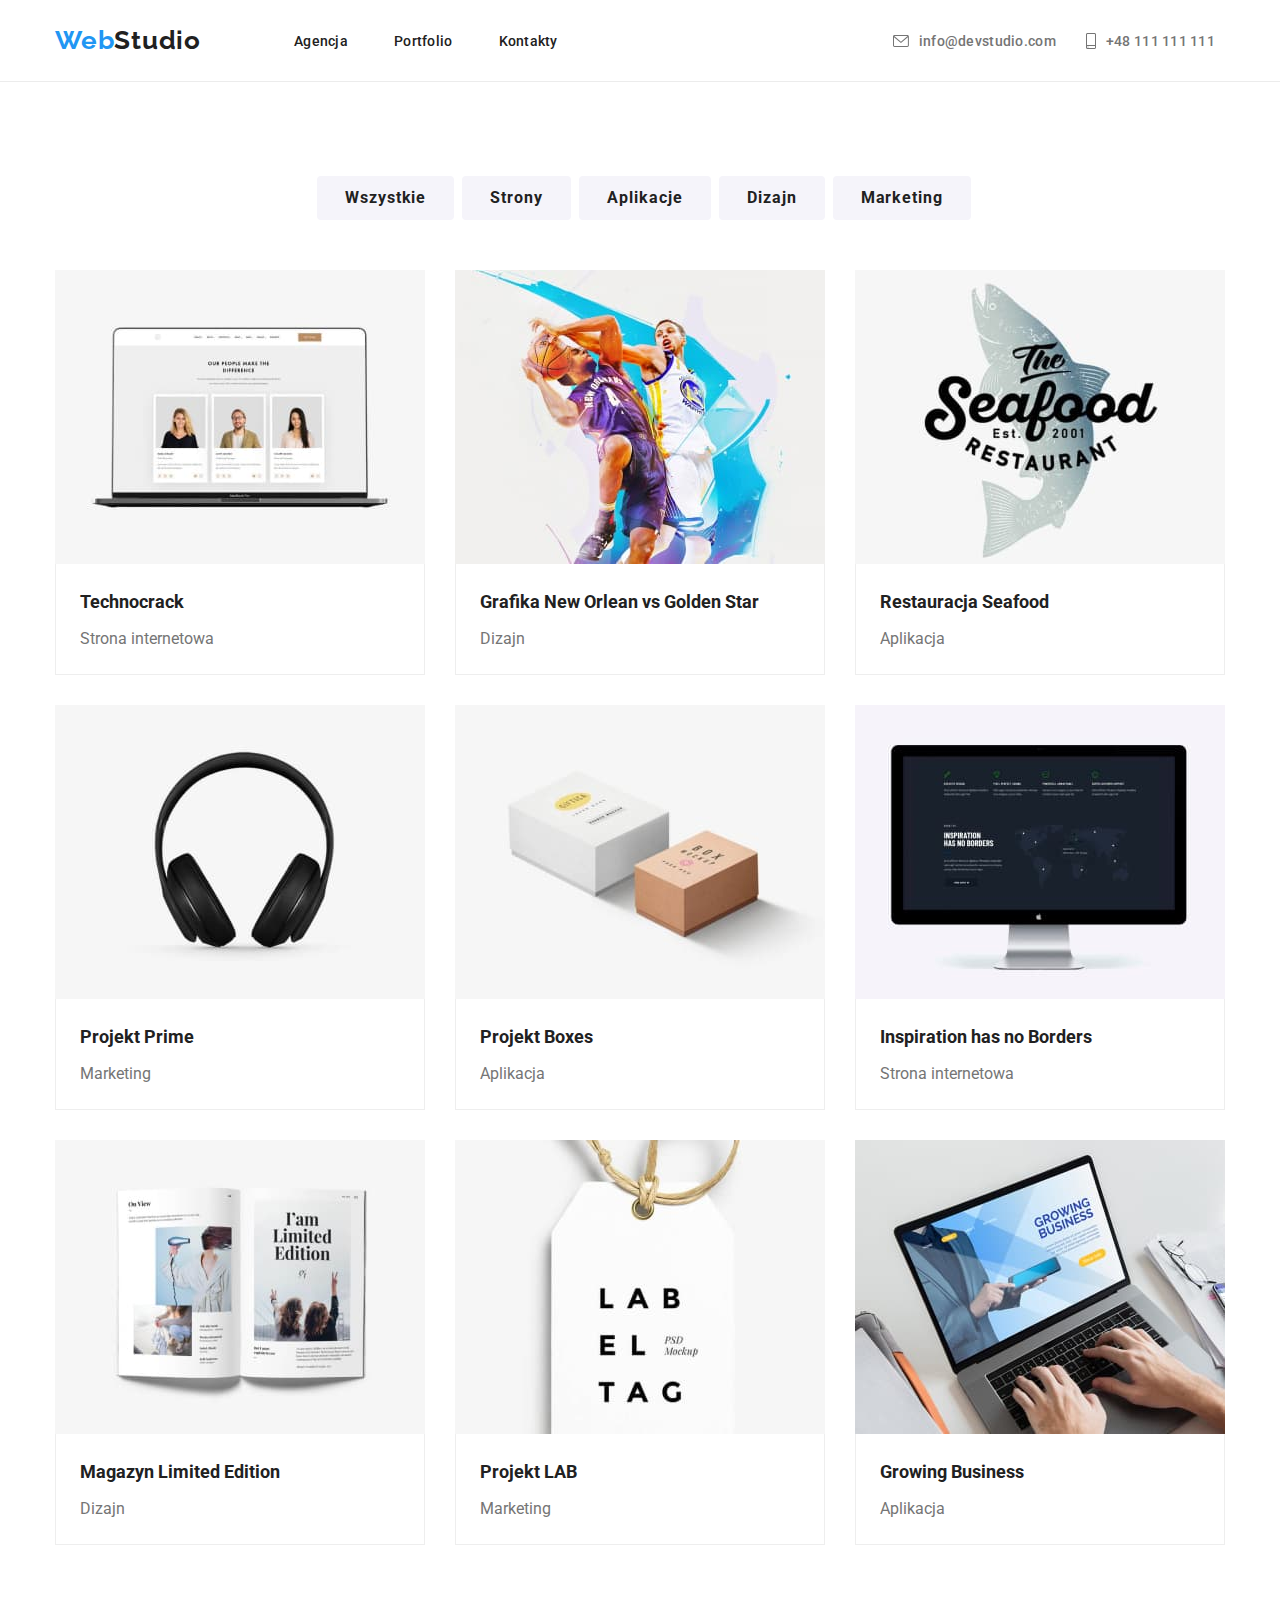
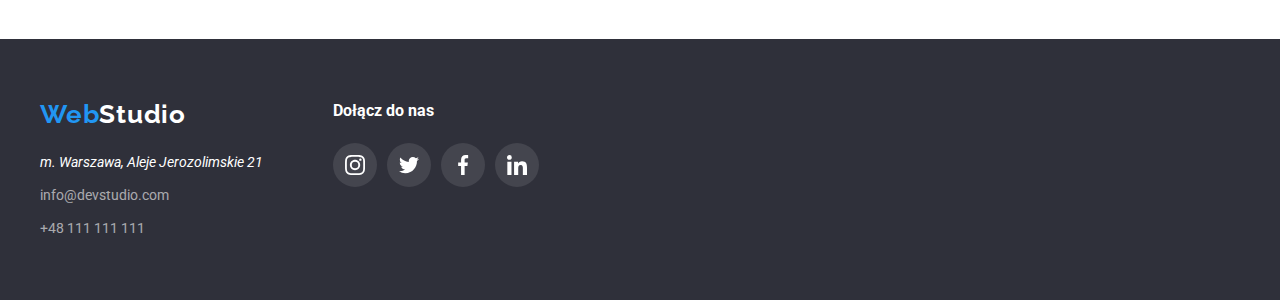
==== portfolio.html @ f03c99d4 "1" ====
<!DOCTYPE html>
<html lang="en">
<head>
   <meta charset="UTF-8">
   <meta http-equiv="X-UA-Compatible" content="IE=edge">
   <meta name="viewport" content="width=device-width, initial-scale=1.0">
   <link rel="stylesheet" href="css/style.css">
   <link rel="stylesheet" href="css/modern-normalize.css">
   <link rel="preconnect" href="https://fonts.googleapis.com">
   <link rel="preconnect" href="https://fonts.googleapis.com">
<link rel="preconnect" href="https://fonts.gstatic.com" crossorigin>
<link rel="preconnect" href="https://fonts.googleapis.com">
<link rel="preconnect" href="https://fonts.gstatic.com" crossorigin>
<link href="https://fonts.googleapis.com/css2?family=Oleo+Script&family=Raleway:wght@700&family=Roboto:wght@400;500;700;900&display=swap" rel="stylesheet"> 
   <title>Document</title>
</head>
<body>
   <header class="header_border">
      <div class="container">
         <div class="header">
            <div class="logo">
               <a href="index.html" class="nav_hover"><span class="logo_web">Web</span>Studio</a>
            </div>
               <ul class="nav">
                  <li class="nav_item">
                     <a class="nav_hover" href="#two">Agencja</a>
                  </li>
                  <li class="nav_item">
                     <a class="nav_hover" href="portfolio.html">Portfolio</a>
                  </li>
                  <li class="nav_item">
                     <a class="nav_hover" href="#contacts">Kontakty</a>
                  </li>
               </ul>
            <div class="email contacts"> 
               <a class="nav_hover" href="mailto:info@devstudio.com">
                  <svg class="icon_contacts" width="16" height="12">
                     <use href="images/Icons.svg#icon-envelope"></use>
                   </svg>
                  info@devstudio.com
               </a>
            </div>
            <div class="tel contacts">
               <a class="nav_hover" href="tel:+48 111 111 111">
                  <svg class="icon_contacts" width="10" height="16">
                     <use href="images/Icons.svg#icon-smartphone"></use>
                   </svg>
                  +48 111 111 111
               </a>
            </div>
           
         </div>
      </div>
   </header>
   <section class="main_portfolio">
      <div class="container">
         <div class="portfolio">
            <div class="portfolio_wrap">
               <ul class="portfolio_nav">
                  <li class="portfolio_nav_item">
                     <button class="button" type="button">
                        <div class="btn">Wszystkie</div>
                     </button>
                  </li>
                  <li class="portfolio_nav_item">
                     <button class="button" type="button">
                        <div class="btn">Strony</div>
                     </button>
                  </li>
                  <li class="portfolio_nav_item">
                     <button class="button" type="button">
                        <div class="btn">Aplikacje</div>
                     </button>
                  </li>
                  <li class="portfolio_nav_item">
                     <button class="button" type="button">
                        <div class="btn">Dizajn</div>
                     </button>
                  </li>
                  <li class="portfolio_nav_item">
                     <button class="button" type="button">
                        <div class="btn">Marketing</div>
                     </button>
                  </li>
               </ul>
            </div>
            <div class="projects">
               <ul class="portfolio_wrap_items">
                  <li class="portfolio_item">
                     <div class="portfolio_box">
                        <img src="images/img_1.jpg" alt="Grafika">
                        <div class="box_overlay">
                           <p>Technocrack jest popularną platformą wykorzystywaną do rozpowszechniania koronawirusa. Firmy wykorzystują tę platformę do celów szpiegowskich i ataków na niezabezpieczone serwery konkurencji</p>
                        </div>
                     </div>
                     
                     <div class="border_item">
                        <h4>Technocrack</h4>
                        <p>Strona internetowa</p>
                     </div>
                  </li>
                  <li class="portfolio_item">
                     <div class="portfolio_box">
                        <img src="images/img_2.jpg" alt="Dizajn">
                        <div class="box_overlay">
                           <p>Technocrack jest popularną platformą wykorzystywaną do rozpowszechniania koronawirusa. Firmy wykorzystują tę platformę do celów szpiegowskich i ataków na niezabezpieczone serwery konkurencji</p>
                        </div>
                     </div>
                     <div class="border_item">
                        <h4>Grafika New Orlean vs Golden Star</h4>
                        <p>Dizajn</p>
                  </div>
                  </li>
                  <li class="portfolio_item">
                     <div class="portfolio_box">
                        <img src="images/img_3.jpg" alt="Aplikacja">
                        <div class="box_overlay">
                           <p>Technocrack jest popularną platformą wykorzystywaną do rozpowszechniania koronawirusa. Firmy wykorzystują tę platformę do celów szpiegowskich i ataków na niezabezpieczone serwery konkurencji</p>
                        </div>
                     </div>
                     <div class="border_item">
                        <h4>Restauracja Seafood</h4>
                        <p>Aplikacja</p>
                     </div>
                  </li>
                  <li class="portfolio_item">
                     <div class="portfolio_box">
                        <img src="images/img_4.jpg" alt="Marketing">
                        <div class="box_overlay">
                           <p>Technocrack jest popularną platformą wykorzystywaną do rozpowszechniania koronawirusa. Firmy wykorzystują tę platformę do celów szpiegowskich i ataków na niezabezpieczone serwery konkurencji</p>
                        </div>
                     </div>
                     <div class="border_item">
                        <h4>Projekt Prime</h4>
                        <p>Marketing</p>
                     </div>
                  </li>
                  <li class="portfolio_item">
                     <div class="portfolio_box">
                        <img src="images/img_5.jpg" alt="Aplikacja">
                        <div class="box_overlay">
                           <p>Technocrack jest popularną platformą wykorzystywaną do rozpowszechniania koronawirusa. Firmy wykorzystują tę platformę do celów szpiegowskich i ataków na niezabezpieczone serwery konkurencji</p>
                        </div>
                     </div>
                     <div class="border_item">
                        <h4>Projekt Boxes</h4>
                        <p>Aplikacja</p>
                     </div>
                  </li>
                  <li class="portfolio_item">
                     <div class="portfolio_box">
                        <img src="images/img_6.jpg" alt="Strona">
                        <div class="box_overlay">
                           <p>Technocrack jest popularną platformą wykorzystywaną do rozpowszechniania koronawirusa. Firmy wykorzystują tę platformę do celów szpiegowskich i ataków na niezabezpieczone serwery konkurencji</p>
                        </div>
                     </div>
                     <div class="border_item">
                        <h4>Inspiration has no Borders</h4>
                        <p>Strona internetowa</p>
                     </div>
                  </li>
                  <li class="portfolio_item">
                     <div class="portfolio_box">
                        <img src="images/img_7.jpg" alt="Dizajn">
                        <div class="box_overlay">
                           <p>Technocrack jest popularną platformą wykorzystywaną do rozpowszechniania koronawirusa. Firmy wykorzystują tę platformę do celów szpiegowskich i ataków na niezabezpieczone serwery konkurencji</p>
                        </div>
                     </div>
                     <div class="border_item">
                        <h4>Magazyn Limited Edition</h4>
                        <p>Dizajn</p>
                     </div>
                  </li>
                  <li class="portfolio_item">
                     <div class="portfolio_box">
                        <img src="images/img_8.jpg" alt="Marketing">
                        <div class="box_overlay">
                           <p>Technocrack jest popularną platformą wykorzystywaną do rozpowszechniania koronawirusa. Firmy wykorzystują tę platformę do celów szpiegowskich i ataków na niezabezpieczone serwery konkurencji</p>
                        </div>
                     </div>
                     <div class="border_item">
                        <h4>Projekt LAB</h4>
                        <p>Marketing</p>
                     </div>
                  </li>
                  <li class="portfolio_item">
                     <div class="portfolio_box">
                        <img src="images/img_9.jpg" alt="Aplikacja">
                        <div class="box_overlay">
                           <p>Technocrack jest popularną platformą wykorzystywaną do rozpowszechniania koronawirusa. Firmy wykorzystują tę platformę do celów szpiegowskich i ataków na niezabezpieczone serwery konkurencji</p>
                        </div>
                     </div>
                     <div class="border_item">
                        <h4>Growing Business</h4>
                        <p>Aplikacja</p>
                     </div>
                  </li>
               </ul>
            </div>
         </div>
      </div>
   </section>
   <footer>
      <div class="container">
         <div class="footer"id="contacts">
            <div class="contacts_block">
               <div class="logo logo_footer">
                  <a class="nav_hover" href="index.html"><span class="logo_web">Web</span>Studio</a>
               </div>
               <address >
                  m. Warszawa, Aleje Jerozolimskie 21
               </address>
               <div class="menu_contacts_footer ">
                  <div class="email_footer"> 
                     <a class="nav_hover" href="mailto:info@devstudio.com">
                        info@devstudio.com
                     </a>
                  </div>
                  <div class="tel tel_footer">
                     <a class="nav_hover" href="tel:+48 111 111 111">
                        +48 111 111 111
                     </a>
                  </div>
               </div>
            </div>
           
            <div class="contacts_social">
               <h3 class="contacts_social_h3">Dołącz do nas</h3>
               <ul class="footer_link_items">
                  <li class="social_item">
                     <a class="footer_social-link" href="#">
                        <svg class="social-icon">
                           <use href="images/Icons.svg#icon-instagram-2"></use>
                        </svg>
                     </a>
                  </li>
                  <li class="social_item">
                     <a class="footer_social-link" href="#">
                        <svg class="social-icon">
                           <use href="images/Icons.svg#icon-twitter-1"></use>
                        </svg>
                     </a>
                  </li>
                  <li class="social_item">
                     <a class="footer_social-link" href="#">
                        <svg  class="social-icon">
                           <use href="images/Icons.svg#icon-facebook-1"></use>
                        </svg>
                     </a>
                  </li>
                  <li class="social_item">
                     <a class="footer_social-link" href="#">
                        <svg  class="social-icon">
                           <use href="images/Icons.svg#icon-linkedin-1"></use>
                        </svg>
                     </a>
                  </li>
               </ul>
            </div>
         </div>
      </div>
   </footer>
</body>
</html>
---- css/style.css ----
.container{
   width: 1200px;
   margin: 0 auto;
}
ul,ol{
   list-style: none;
   display: flex;
   justify-content: space-between;
}
body{
margin: 0;
padding: 0;
font-family: 'Roboto', sans-serif;
}
h1,h2,h3,h4,ul,p{
   margin: 0;
   padding: 0;
}
img{
   max-width: 100%;
   display: block;
}
a{
   text-decoration: none;
}
section{
   padding: 94px 0;
}
/*start section header*/
.header{
   display: flex;
   align-items: center;
   padding: 25px 15px;
}
.logo_web{
   color: #2196F3;
}
.logo{
   font-family: 'Raleway', sans-serif;
   font-size: 26px;
   font-weight: 700;
   line-height: 31px;
   letter-spacing: 0.03em;
}
.nav{
   padding-left: 47px;
   padding-right: 335px;
}
.nav_item{
   margin-left: 46px;
   font-size: 14px;
   font-weight: 500;
   line-height: 16px;
   letter-spacing: 0.02em;
}
.nav_menu{
   margin-left: 47px;
}
.contacts a{
   display: flex;
   align-items: center;
   color: #757575;
   font-weight: 500;
   font-size: 14px;
   line-height: 16px;
   letter-spacing: 0.02em;
}
.nav_hover{
   color: #212121; 
   display: block;
   fill: #757575;
}
.nav_hover:hover{
   color: #2196F3;
   fill: #2196F3;
}
.nav_hover:active{
   color: #2196F3;
}
.tel{
   margin-left: 30px;

}
.header_border{
   border-bottom: 1px solid #ECECEC;
}
.icon_contacts{
   margin-right: 10px;
}
/*start section one*/
.main_one{
   display: flex;
   justify-content: center;
   align-items: center;
   flex-direction: column;   
   padding-left: 200px;
   padding-right: 200px;
}
.one{
   background-color:#2F303A;
   background-image:linear-gradient(
      rgba(47, 48, 58, 0.4),
      rgba(47, 48, 58, 0.4)),
    url(../images/Img_one.jpg);
   background-size: cover;
   background-repeat: no-repeat;
   padding: 200px 0px;
}
.main_h1{
   font-size: 34px;
   font-weight: 900;
   line-height: 60px;
   letter-spacing: 0.06em;
   text-align: center;
   color: white;
   margin-bottom: 28px;
}
/* Button */
.main_button_link{
   display: block;
   margin: 10px 40px;
   font-size: 16px;
   font-weight: 700;
   line-height: 30px;
   letter-spacing: 0.06em;
}
/*start section two*/
.lorem{
   margin-bottom: 94px;
}
.lorem_item{
   font-size: 14px;
   font-style: normal;
   font-weight: 400;
   line-height: 24px;
   letter-spacing: 0.03em;
   text-align: left;
}
.lorem_item p{
   color: #757575;
}
.lorem_item h3{
   color: #212121;
   margin-top: 30px;
   margin-bottom: 10px;
}
.praca_h2{
   text-align: center;
   font-size: 36px;
   font-weight: 700;
   line-height: 42px;
   letter-spacing: 0.03em;
   margin-bottom: 50px;
}
.rectangle{
   padding: 25px 100px;
   background-color: #F5F4FA;
   border-radius: 4px;
   display: inline-block;
}
.thumb {
   position: relative;
   background-color: #fff;
   box-shadow: 0px 2px 1px -1px rgba(0, 0, 0, 0.2),
     0px 1px 1px 0px rgba(0, 0, 0, 0.14), 0px 1px 3px 0px rgba(0, 0, 0, 0.12);
 }
 .thumb > .label {
   position: absolute;
   width: 100%;
   text-align: center;
   font-family: 'Roboto';
   text-transform: uppercase;
   font-weight: 700;
   font-size: 14px;
   line-height: 16.41px;
   padding: 27px 90px ;
   right: 0;
   bottom: 0;
   margin: 0;
   background: rgba(47, 48, 58, 0.8);
   color: #fff;
 }
/*start section three*/
.three{
   background-color: #F5F4FA;
   height: 648px;
}
.zespol_h2{
   text-align: center;
   font-size: 36px;
   font-style: normal;
   font-weight: 700;
   line-height: 42px;
   letter-spacing: 0.03em;
   margin-bottom: 50px;
}
.zespol_item{
   width: 270px;
   background-color: #FFFFFF;
   text-align: center;
   box-shadow: 0px 2px 1px 0px rgba(0, 0, 0, 0.2);
   box-shadow: 0px 1px 1px 0px rgba(0, 0, 0, 0.14);
   box-shadow: 0px 1px 3px 0px rgba(0, 0, 0, 0.12);
   ;
}
.zespol_item h4 {
   margin-top: 30px;
   color: #212121;
}
.zespol_item p{
   margin-top: 10px;
   margin-bottom: 16px;
   color: #757575;
}
.link_items{
   justify-content: space-evenly;
   margin-bottom: 30px;
}
.social-list_link {
   display: flex;
   width: 44px;
   height: 44px;
   background-color: #fff;
   border-radius: 50%;
   align-items: center;
   justify-content: center;
   transition: all 250ms linear;
   fill:  #AFB1B8;
 }
 .social-icon {
   width: 20px;
   height: 20px;
 }
 
 .social-list_link:hover,
 .social-list_link:focus {
   fill:#ffffff;
   background-color: #2196F3;
 }


/*Start section portfolio*/
.portfolio{
   padding: 0px 15px;
}
.portfolio_wrap{
   margin-bottom: 50px;
}
.portfolio_nav{
   justify-content: center;
}
.button:hover{
   background-color: #2196F3;
   color: white;
   box-shadow:0px 3px 1px rgba(0, 0, 0, 0.1), 0px 1px 2px rgba(0, 0, 0, 0.08), 0px 2px 2px rgba(0, 0, 0, 0.12);
}
.button{
   border: none;
   cursor: pointer;
   color: #212121;
   background-color: #F5F4FA;
   border-radius: 4px;
   font-size: 16px;
   font-weight: 700;
   line-height: 30px;
   letter-spacing: 0.06em;
}
.btn{
   margin: 6px 22px;
}
.portfolio_nav_item{
   margin-left: 8px;
}

.border_item{
   padding: 20px 24px 20px 24px;
   border-left: 1px solid #EEEEEE;
   border-bottom: 1px solid #EEEEEE;
   border-right:1px solid #EEEEEE ;
}
.portfolio_item h4 {
   color: #212121;
   font-size: 18px;
   line-height: 36px;
}
.portfolio_item p{
   margin-top: 4px;
   color: #757575;
   font-size: 16px;
   line-height: 30px;
}
.portfolio_wrap_items{
   flex-wrap: wrap;
   align-content: space-between;
   gap: 30px;
}
.portfolio_item:hover{
   box-shadow: 0px 1px 1px rgba(0, 0, 0, 0.12), 0px 4px 4px rgba(0, 0, 0, 0.06), 1px 4px 6px rgba(0, 0, 0, 0.16);
   cursor: pointer;
}
.portfolio_box{
   position: relative;
   width: 370px;
   height: 294px;
   overflow: hidden;
}
.portfolio_item:hover .box_overlay{
   transform: translatey(0);
}
.box_overlay{
   background: rgba(33, 150, 243, 0.9);
   position: absolute;
   top: 0;
   left: 0;
   width: 100%;
   height: 100%;
   transform: translatey(+100%);
   transition: transform 250ms ease;
   padding: 49px 45px 49px 24px;
}
.box_overlay p{
   color:#FFFFFF;
}
/*start section four Nasi klienci*/
.nasi_klienci_link{
   display: flex;
   width: 170px;
   height: 92px;
   border: 1px solid #AFB1B8;
   border-radius: 4px;
   align-items: center;
   justify-content: center;
   transition: all 250ms linear;
   fill:  #AFB1B8;;
}
.klienci_img{
   width: 106px;
   height: 60px;
}
.nasi_klienci_link:hover{
  fill:#2196F3;
  border-color: #2196F3;
}
/*start section footer*/
footer{
   background-color: #2F303A;
}
.footer{
   padding-top: 60px;
   padding-bottom: 60px;
   color: #FFFFFF;
   display: flex;
   line-height: 24px;
   font-size: 14px;
}
.logo_footer a{
   color: #FFFFFF;
}
.logo_footer{
   margin-bottom: 20px;
}
.menu_contacts_footer a{
   color: rgba(255, 255, 255, 0.6);
}
.email_footer{
   margin-top: 9px;
}
.tel_footer{
   margin-top: 9px;
   margin-left: 0;
}
.contacts_social{
   margin-left: 70px;
}
.footer_link_items{
   margin-top: 20px;
}
.footer_social-link{
   display: flex;
   width: 44px;
   height: 44px;
   background-color: #FFFFFF1A;
   border-radius: 50%;
   align-items: center;
   justify-content: center;
   transition: all 250ms linear;
   fill: #FFFFFF;
   margin-right: 10px;
}
.footer_social-link:hover{
   fill:#ffffff;
   background-color: #2196F3;
 }
/*    !*/
/* ======= BACKDROP ======= */

.backdrop {
   position: fixed;
   left: 0;
   top: 0;
   width: 100%;
   height: 100%;
   background: rgba(0, 0, 0, 0.2);
 }
 
 .modal {
   position: absolute;
   top: 50%;
   left: 50%;
   transform: translate(-50%,-50%);
   width: 528px;
   min-height: 581px;
   background-color: #fff;
 }
 
 .close-btn {
   position: absolute;
   top: 8px;
   right: 8px;
   width: 30px;
   height: 30px;
   border: 1px solid rgba(0, 0, 0, 0.1);
   border-radius: 50%;
   background-color: transparent;
   cursor: pointer;
 }
 .close-btn img{
   margin: 0 auto;
}
 .is-hidden {
   opacity: 0;
   visibility: hidden;
   pointer-events: none;
 }
 
 .modal {
   padding: 40px;
 }
 
 .modal-form {
   display: flex;
   width: 100%;
   flex-direction: column;
 }
 
 .modal-form-policy-text::before {
   display: inline-block;
   content: "";
   width: 16px;
   height: 16px;
   outline: 1px solid #000;
   transition: all 250ms cubic-bezier(0.075, 0.82, 0.165, 1);
 }

 .visually-hidden {
   position: absolute !important;
   clip: rect(1px 1px 1px 1px);
   clip: rect(1px, 1px, 1px, 1px);
   padding: 0 !important;
   border: 0 !important;
   height: 1px !important;
   width: 1px !important;
   overflow: hidden;
 }
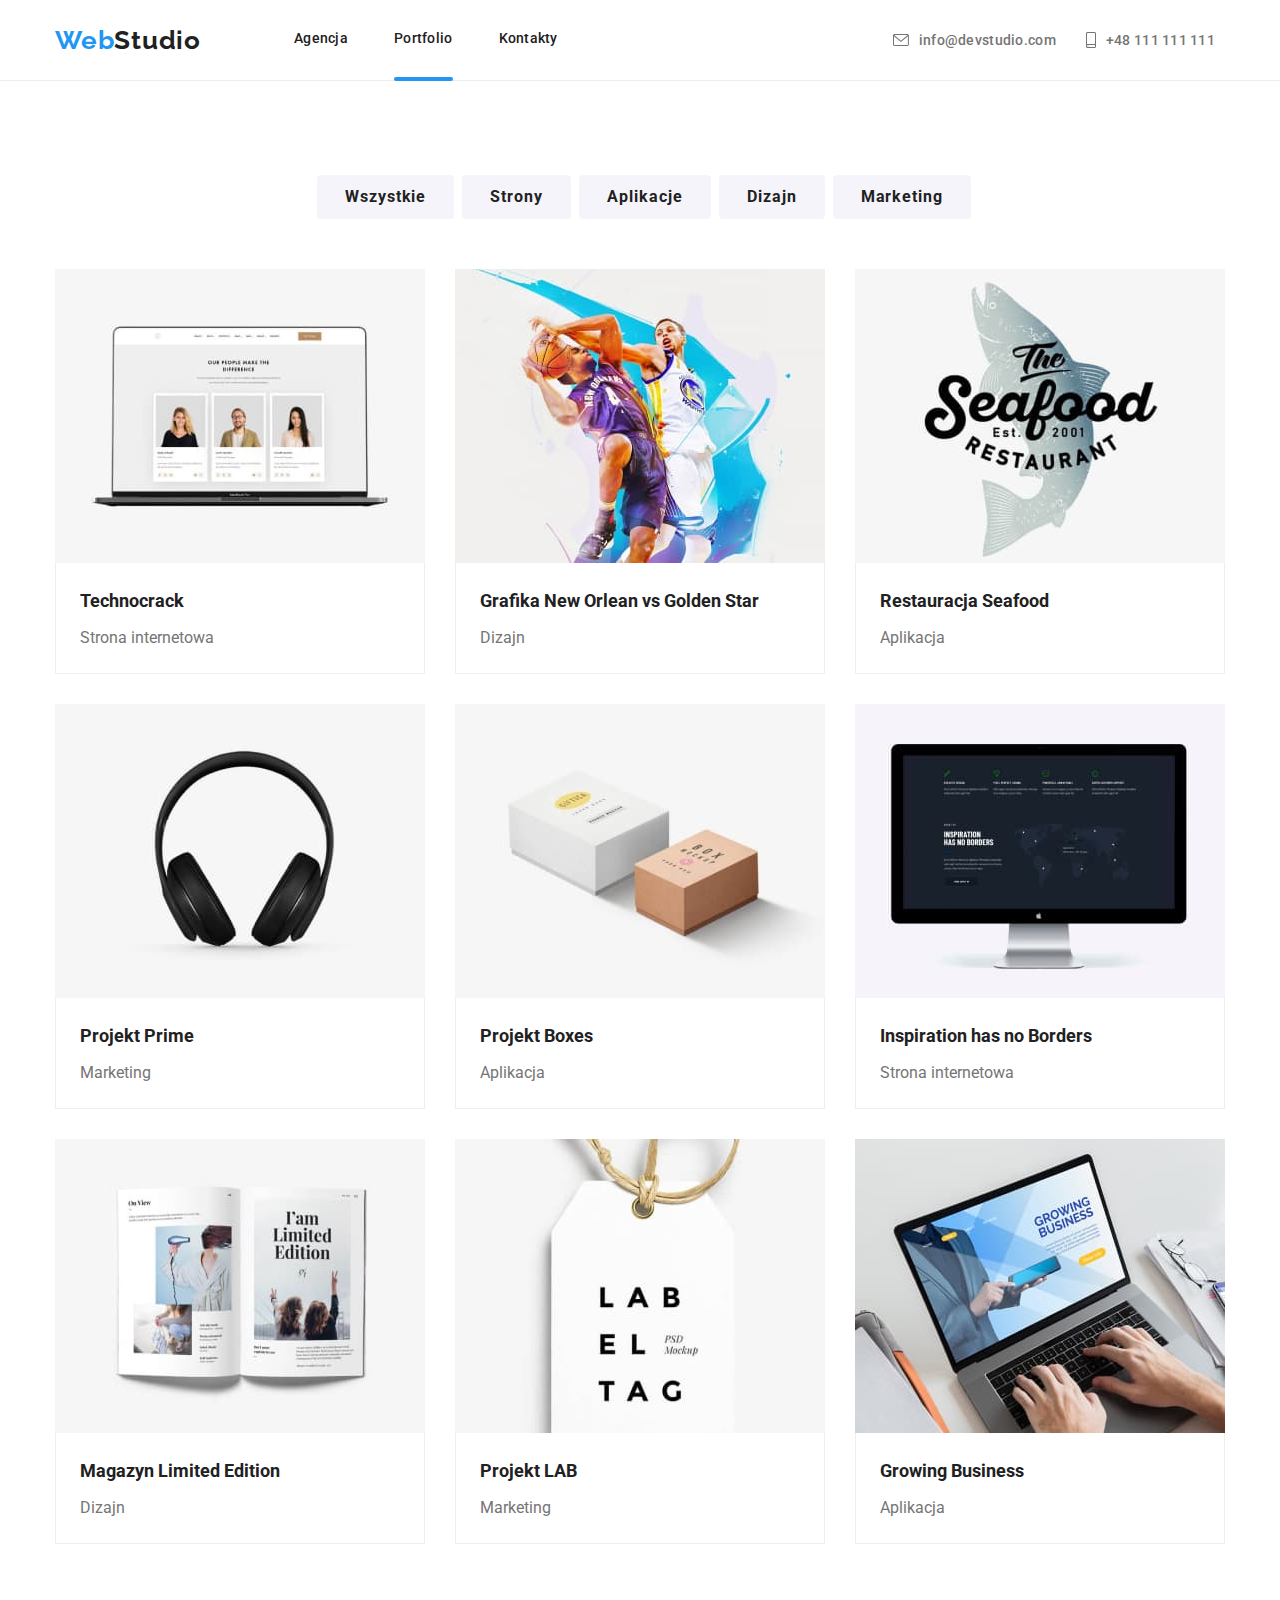
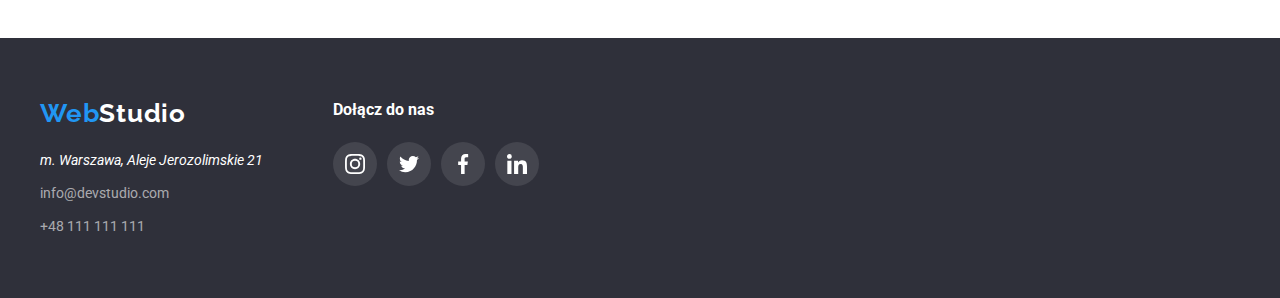
==== commit 5fd41f30: "2" ====
--- a/portfolio.html
+++ b/portfolio.html
@@ -25,7 +25,7 @@
                   <li class="nav_item">
                      <a class="nav_hover" href="#two">Agencja</a>
                   </li>
-                  <li class="nav_item">
+                  <li class="nav_item current">
                      <a class="nav_hover" href="portfolio.html">Portfolio</a>
                   </li>
                   <li class="nav_item">
--- a/css/style.css
+++ b/css/style.css
@@ -39,7 +39,7 @@
    font-family: 'Raleway', sans-serif;
    font-size: 26px;
    font-weight: 700;
-   line-height: 31px;
+   line-height: 30px;
    letter-spacing: 0.03em;
 }
 .nav{
@@ -86,6 +86,16 @@
 }
 .icon_contacts{
    margin-right: 10px;
+}
+.current a::after{
+   position: relative;
+   top: 31px;
+   display: block;
+   content: "";
+   width: 100%;
+   height: 4px;
+   border-radius: 2px;
+   background-color: #2196F3;
 }
 /*start section one*/
 .main_one{
